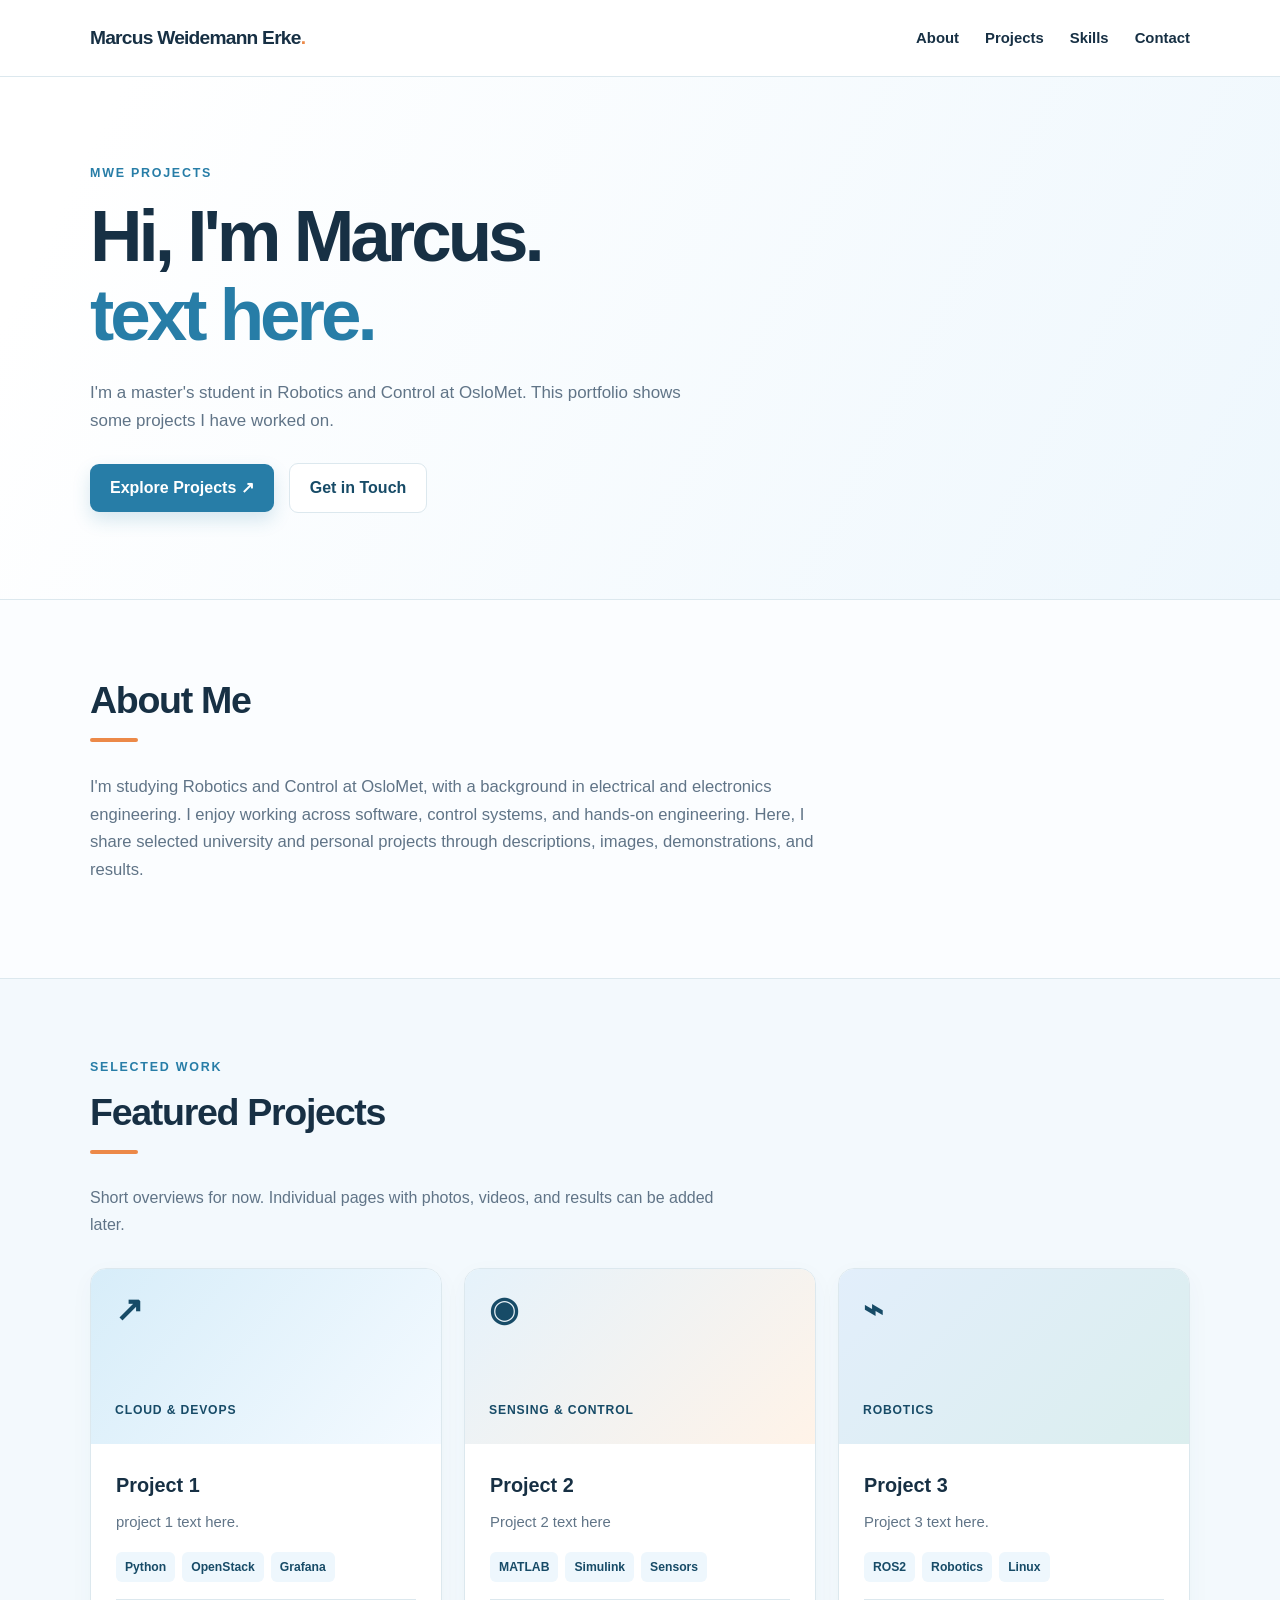
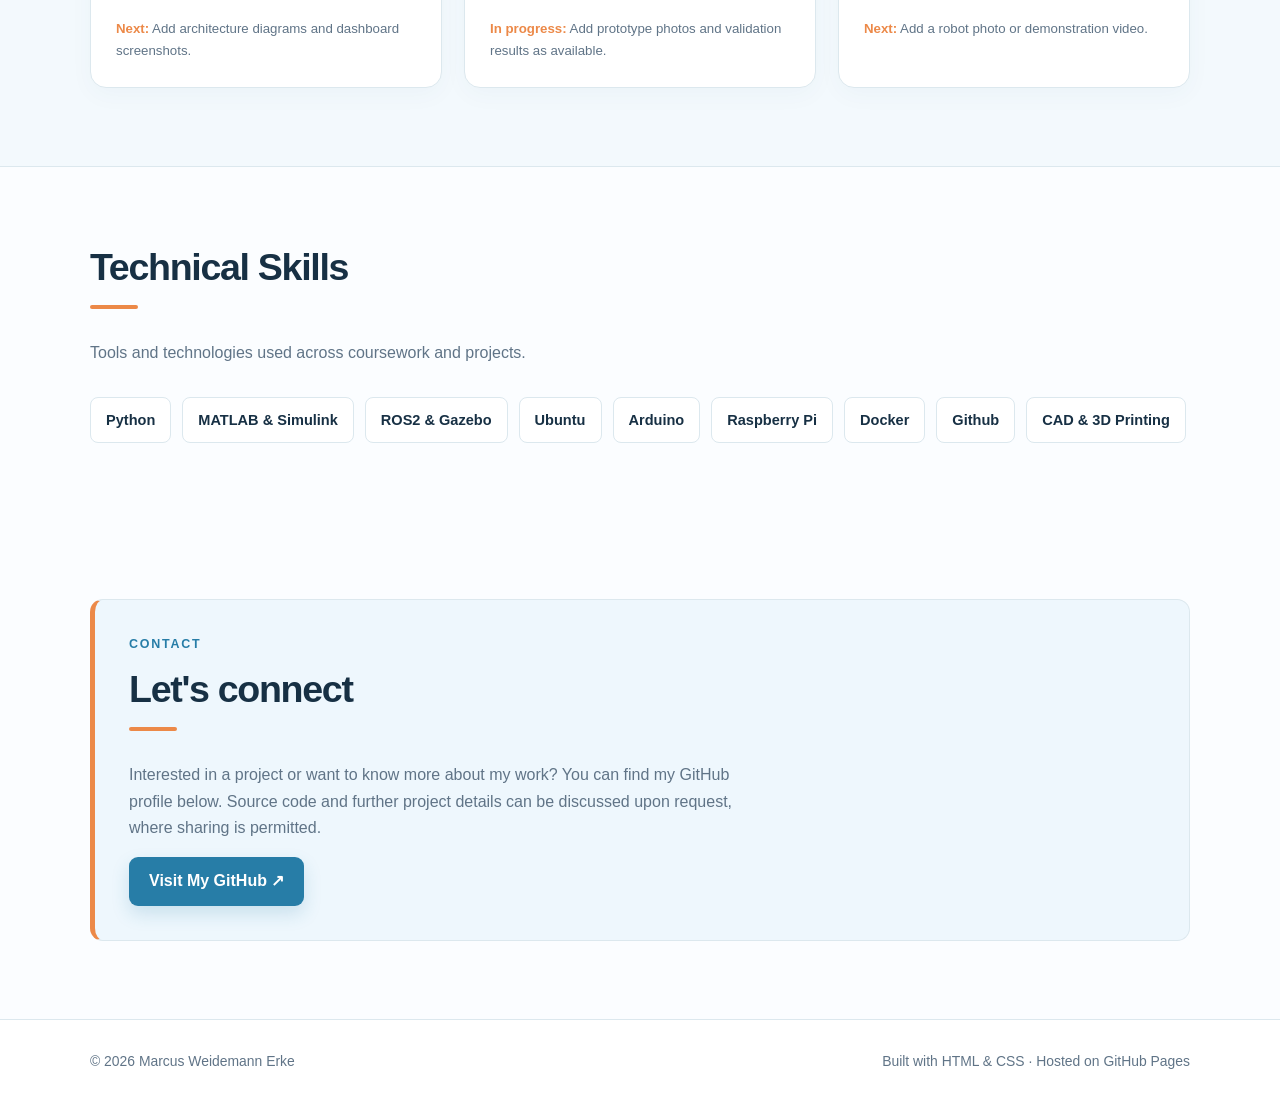
==== index.html @ ccf398e0 "Update hero section heading text" ====
<!DOCTYPE html>
<html lang="en">
<head>
  <meta charset="UTF-8">
  <meta name="viewport" content="width=device-width, initial-scale=1.0">
  <meta name="description" content="Engineering portfolio showcasing selected robotics, automation, and software projects.">
  <title>Marcus Weidemann Erke | Engineering Portfolio</title>
  <style>
    :root {
      --white: #ffffff;
      --background: #fbfdff;
      --blue-light: #eef7fd;
      --blue-soft: #dceefa;
      --blue: #277da7;
      --blue-dark: #174b67;
      --orange: #ec8948;
      --orange-light: #fff1e6;
      --text: #173044;
      --muted: #607487;
      --border: #dce8ee;
      --shadow: 0 16px 45px rgba(24, 75, 103, 0.08);
    }

    * { box-sizing: border-box; }
    html { scroll-behavior: smooth; }
    body {
      margin: 0;
      font-family: -apple-system, BlinkMacSystemFont, "Segoe UI", Arial, sans-serif;
      color: var(--text);
      background: var(--background);
      line-height: 1.65;
    }
    a { color: inherit; text-decoration: none; }
    a:focus-visible { outline: 3px solid var(--orange); outline-offset: 4px; }
    .container { width: min(1100px, 90%); margin: auto; }
    .eyebrow { color: var(--blue); font-size: 0.78rem; font-weight: 800; letter-spacing: 0.14em; text-transform: uppercase; }
    h1, h2, h3, p { margin-top: 0; }
    h2 { font-size: clamp(1.8rem, 3.4vw, 2.35rem); line-height: 1.2; letter-spacing: -0.035em; }
    h2::after { content: ""; display: block; width: 48px; height: 4px; margin-top: 15px; border-radius: 5px; background: var(--orange); }
    p { color: var(--muted); }

    /* Navigation */
    header { position: sticky; top: 0; z-index: 10; background: rgba(255,255,255,.94); backdrop-filter: blur(10px); border-bottom: 1px solid var(--border); }
    nav { min-height: 76px; display: flex; align-items: center; justify-content: space-between; gap: 24px; }
    .logo { font-size: 1.2rem; font-weight: 800; letter-spacing: -.04em; }
    .logo span { color: var(--orange); }
    .nav-links { display: flex; flex-wrap: wrap; gap: 26px; font-size: .93rem; font-weight: 600; }
    .nav-links a:hover { color: var(--blue); }

    /* Hero */
    .hero { overflow: hidden; background: linear-gradient(117deg, #fff 8%, var(--blue-light) 100%); border-bottom: 1px solid var(--border); }
    .hero-inner { min-height: 505px; display: grid; grid-template-columns: 1.25fr .75fr; align-items: center; gap: 50px; padding: 86px 0; }
    .hero h1 { font-size: clamp(2.8rem, 5.8vw, 4.55rem); line-height: 1.09; letter-spacing: -.055em; margin-bottom: 24px; }
    .hero h1 span { color: var(--blue); }
    .hero .intro { font-size: 1.06rem; max-width: 610px; }
    .button-row { display: flex; align-items: center; flex-wrap: wrap; gap: 15px; margin-top: 28px; }
    .button { display: inline-block; border-radius: 9px; padding: 11px 20px; font-weight: 700; transition: transform .2s, box-shadow .2s; }
    .button:hover { transform: translateY(-2px); }
    .button-primary { background: var(--blue); color: white; box-shadow: 0 8px 18px rgba(39, 125, 167, .18); }
    .button-secondary { background: white; border: 1px solid var(--border); color: var(--blue-dark); }
    .hero-visual { aspect-ratio: 1; max-width: 340px; width: 100%; margin: auto; position: relative; display: grid; place-items: center; }
    .orbital { position: absolute; width: 88%; aspect-ratio: 1; border: 2px dashed #b9dceb; border-radius: 50%; transform: rotate(-18deg); }
    .orbital::before { content: ""; position: absolute; top: 10%; left: 9%; width: 18px; height: 18px; border-radius: 50%; background: var(--orange); box-shadow: 0 0 0 8px var(--orange-light); }
    .visual-card { width: 72%; padding: 30px 24px; background: white; border: 1px solid var(--border); border-radius: 22px; box-shadow: var(--shadow); transform: rotate(-6deg); }
    .visual-card strong { display: block; font-size: 1.15rem; color: var(--blue-dark); margin-bottom: 10px; }
    .visual-card span { display: block; color: var(--muted); font-size: .92rem; }
    .visual-dots { display: flex; gap: 8px; margin-top: 25px; }
    .visual-dots i { width: 12px; height: 12px; border-radius: 50%; background: #b8ddeb; }
    .visual-dots i:last-child { background: var(--orange); }

    /* Sections */
    section.content-section { padding: 78px 0; scroll-margin-top: 95px; }
    .section-heading { margin-bottom: 30px; }
    .section-heading > p { max-width: 660px; }
    .about-copy { max-width: 750px; font-size: 1.04rem; }

    /* Projects */
    .project-section { background: #f3f9fd; border-top: 1px solid var(--border); border-bottom: 1px solid var(--border); }
    .project-grid { display: grid; grid-template-columns: repeat(3, minmax(0, 1fr)); gap: 22px; }
    .project-card { background: white; border: 1px solid var(--border); border-radius: 16px; overflow: hidden; box-shadow: 0 7px 24px rgba(24, 75, 103, .035); transition: transform .2s, box-shadow .2s; }
    .project-card:hover { transform: translateY(-5px); box-shadow: var(--shadow); }
    .project-media { min-height: 175px; padding: 24px; display: flex; flex-direction: column; justify-content: space-between; background: linear-gradient(130deg, #d7edf9, #f4faff); color: var(--blue-dark); }
    .project-card:nth-child(2) .project-media { background: linear-gradient(135deg, #e5f2fb, #fff3e8); }
    .project-card:nth-child(3) .project-media { background: linear-gradient(135deg, #e2eefb, #dbeeee); }
    .project-media .symbol { font-size: 2.1rem; line-height: 1; font-weight: 800; }
    .project-media small { font-size: .76rem; font-weight: 700; letter-spacing: .07em; text-transform: uppercase; }
    .project-media img { display: block; width: 100%; height: 175px; object-fit: cover; }
    .project-content { padding: 25px; }
    .project-content h3 { font-size: 1.24rem; margin-bottom: 8px; }
    .project-content p { margin-bottom: 18px; font-size: .93rem; }
    .tags { display: flex; gap: 7px; flex-wrap: wrap; }
    .tag { display: inline-block; padding: 5px 9px; border-radius: 6px; background: var(--blue-light); color: var(--blue-dark); font-size: .76rem; font-weight: 700; }
    .project-note { padding-top: 18px; margin-top: 17px; border-top: 1px solid var(--border); color: var(--muted); font-size: .83rem; }
    .project-note span { color: var(--orange); font-weight: 700; }

    /* Skills and contact */
    .skills { display: flex; flex-wrap: wrap; gap: 11px; }
    .skill { border: 1px solid var(--border); border-radius: 8px; padding: 10px 15px; background: white; font-weight: 600; font-size: .91rem; }
    .contact-box { padding: 34px; border: 1px solid var(--border); border-left: 5px solid var(--orange); border-radius: 13px; background: var(--blue-light); }
    .contact-box p { max-width: 620px; }
    .contact-box a:not(.button) { color: var(--blue-dark); text-decoration: underline; font-weight: 700; }
    footer { background: white; padding: 30px 0; border-top: 1px solid var(--border); color: var(--muted); font-size: .87rem; }
    .footer-inner { display: flex; align-items: center; justify-content: space-between; flex-wrap: wrap; gap: 10px; }

    @media (max-width: 900px) {
      .project-grid { grid-template-columns: repeat(2, minmax(0, 1fr)); }
      .hero-inner { grid-template-columns: 1fr; padding: 68px 0; min-height: initial; }
      .hero-visual { display: none; }
    }
    @media (max-width: 600px) {
      nav { padding: 15px 0; align-items: flex-start; flex-direction: column; gap: 8px; }
      .nav-links { gap: 15px; font-size: .84rem; }
      .hero h1 { font-size: 2.7rem; }
      section.content-section { padding: 55px 0; }
      .project-grid { grid-template-columns: 1fr; }
      .contact-box { padding: 24px; }
    }
    @media (prefers-reduced-motion: reduce) {
      html { scroll-behavior: auto; }
      *, *::before, *::after { transition-duration: .01ms !important; }
    }
  </style>
</head>
<body>
  <header>
    <nav class="container" aria-label="Main navigation">
      <a class="logo" href="#top">Marcus Weidemann Erke<span>.</span></a>
      <div class="nav-links">
        <a href="#about">About</a>
        <a href="#projects">Projects</a>
        <a href="#skills">Skills</a>
        <a href="#contact">Contact</a>
      </div>
    </nav>
  </header>

  <main id="top">
    <div class="hero">
      <div class="container hero-inner">
        <div>
          <p class="eyebrow">MWE projects</p>
          <h1>Hi, I'm Marcus.<br><span>text here.</span></h1>
          <p class="intro">I'm a master's student in Robotics and Control at OsloMet. This portfolio shows some projects I have worked on.</p>
          <div class="button-row">
            <a class="button button-primary" href="#projects">Explore Projects ↗</a>
            <a class="button button-secondary" href="#contact">Get in Touch</a>
          </div>
        </div>
        <!-- <div class="hero-visual" aria-hidden="true">
          <div class="orbital"></div>
          <div class="visual-card">
            <strong>From idea to prototype</strong>
            <span>Design · Build · Test · Improve</span>
            <div class="visual-dots"><i></i><i></i><i></i><i></i></div>
          </div>
        </div> -->
      </div>
    </div>

    <section class="content-section container" id="about">
      <div class="section-heading"><h2>About Me</h2></div>
      <p class="about-copy">I'm studying Robotics and Control at OsloMet, with a background in electrical and electronics engineering. I enjoy working across software, control systems, and hands-on engineering. Here, I share selected university and personal projects through descriptions, images, demonstrations, and results.</p>
      <!-- Customize this paragraph to better describe yourself. -->
    </section>

    <section class="content-section project-section" id="projects">
      <div class="container">
        <div class="section-heading">
          <p class="eyebrow">Selected Work</p>
          <h2>Featured Projects</h2>
          <p>Short overviews for now. Individual pages with photos, videos, and results can be added later.</p>
        </div>
        <div class="project-grid">
          <article class="project-card">
            <div class="project-media"><span class="symbol">↗</span><small>Cloud & DevOps</small></div>
            <div class="project-content">
              <h3>Project 1</h3>
              <p>project 1 text here.</p>
              <div class="tags"><span class="tag">Python</span><span class="tag">OpenStack</span><span class="tag">Grafana</span></div>
              <div class="project-note"><span>Next:</span> Add architecture diagrams and dashboard screenshots.</div>
            </div>
          </article>
          <article class="project-card">
            <div class="project-media"><span class="symbol">◉</span><small>Sensing & Control</small></div>
            <div class="project-content">
              <h3>Project 2</h3>
              <p>Project 2 text here</p>
              <div class="tags"><span class="tag">MATLAB</span><span class="tag">Simulink</span><span class="tag">Sensors</span></div>
              <div class="project-note"><span>In progress:</span> Add prototype photos and validation results as available.</div>
            </div>
          </article>
          <article class="project-card">
            <div class="project-media"><span class="symbol">⌁</span><small>Robotics</small></div>
            <div class="project-content">
              <h3>Project 3</h3>
              <p>Project 3 text here.</p>
              <div class="tags"><span class="tag">ROS2</span><span class="tag">Robotics</span><span class="tag">Linux</span></div>
              <div class="project-note"><span>Next:</span> Add a robot photo or demonstration video.</div>
            </div>
          </article>
        </div>
      </div>
    </section>

    <section class="content-section container" id="skills">
      <div class="section-heading"><h2>Technical Skills</h2><p>Tools and technologies used across coursework and projects.</p></div>
      <div class="skills">
        <span class="skill">Python</span><span class="skill">MATLAB & Simulink</span>
        <span class="skill">ROS2 & Gazebo</span><span class="skill">Ubuntu</span><span class="skill">Arduino</span><span class="skill">Raspberry Pi</span>
        <span class="skill">Docker</span><span class="skill">Github</span><span class="skill">CAD & 3D Printing</span>
      </div>
    </section>

    <section class="content-section container" id="contact">
      <div class="contact-box">
        <p class="eyebrow">Contact</p>
        <h2>Let's connect</h2>
        <p>Interested in a project or want to know more about my work? You can find my GitHub profile below. Source code and further project details can be discussed upon request, where sharing is permitted.</p>
        <a class="button button-primary" href="https://github.com/mwe02" target="_blank" rel="noopener noreferrer">Visit My GitHub ↗</a>
        <!-- Add your LinkedIn link or contact email when ready. -->
      </div>
    </section>
  </main>

  <footer><div class="container footer-inner"><span>© 2026 Marcus Weidemann Erke</span><span>Built with HTML & CSS · Hosted on GitHub Pages</span></div></footer>
</body>
</html>
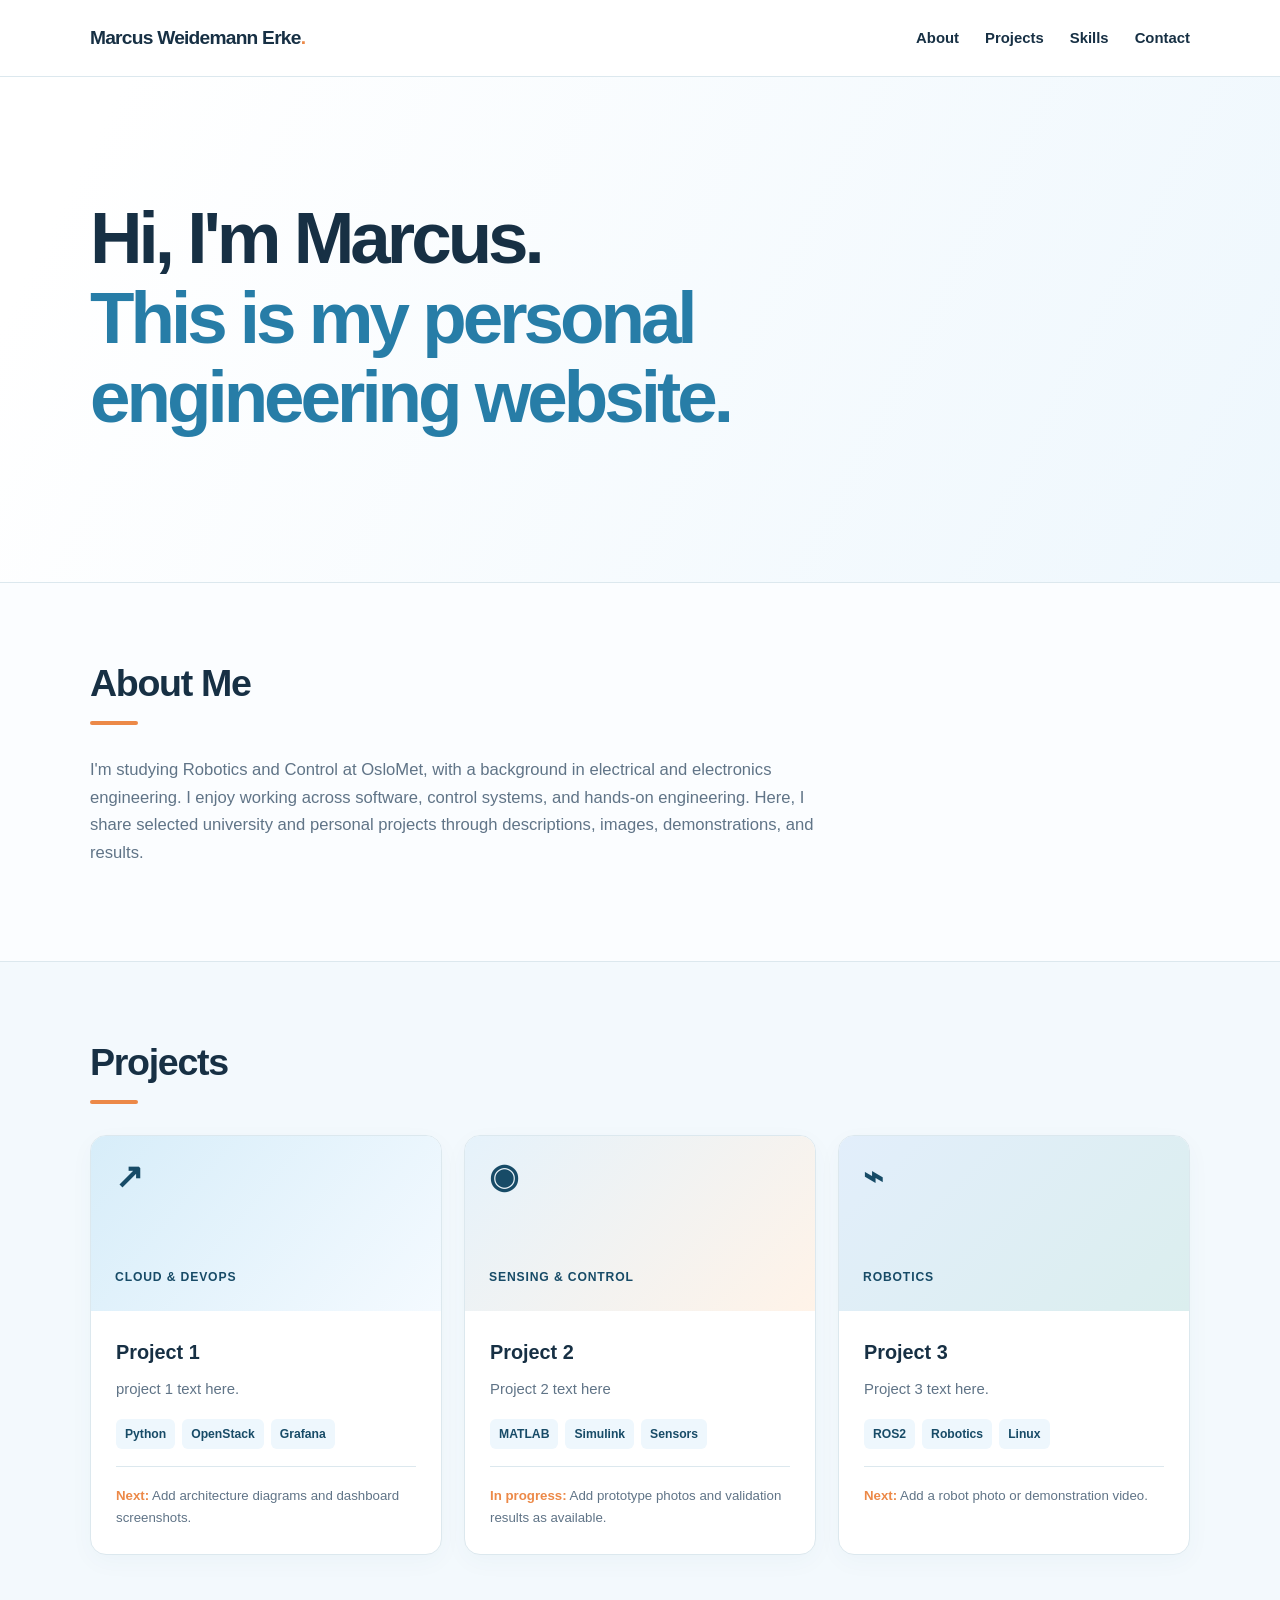
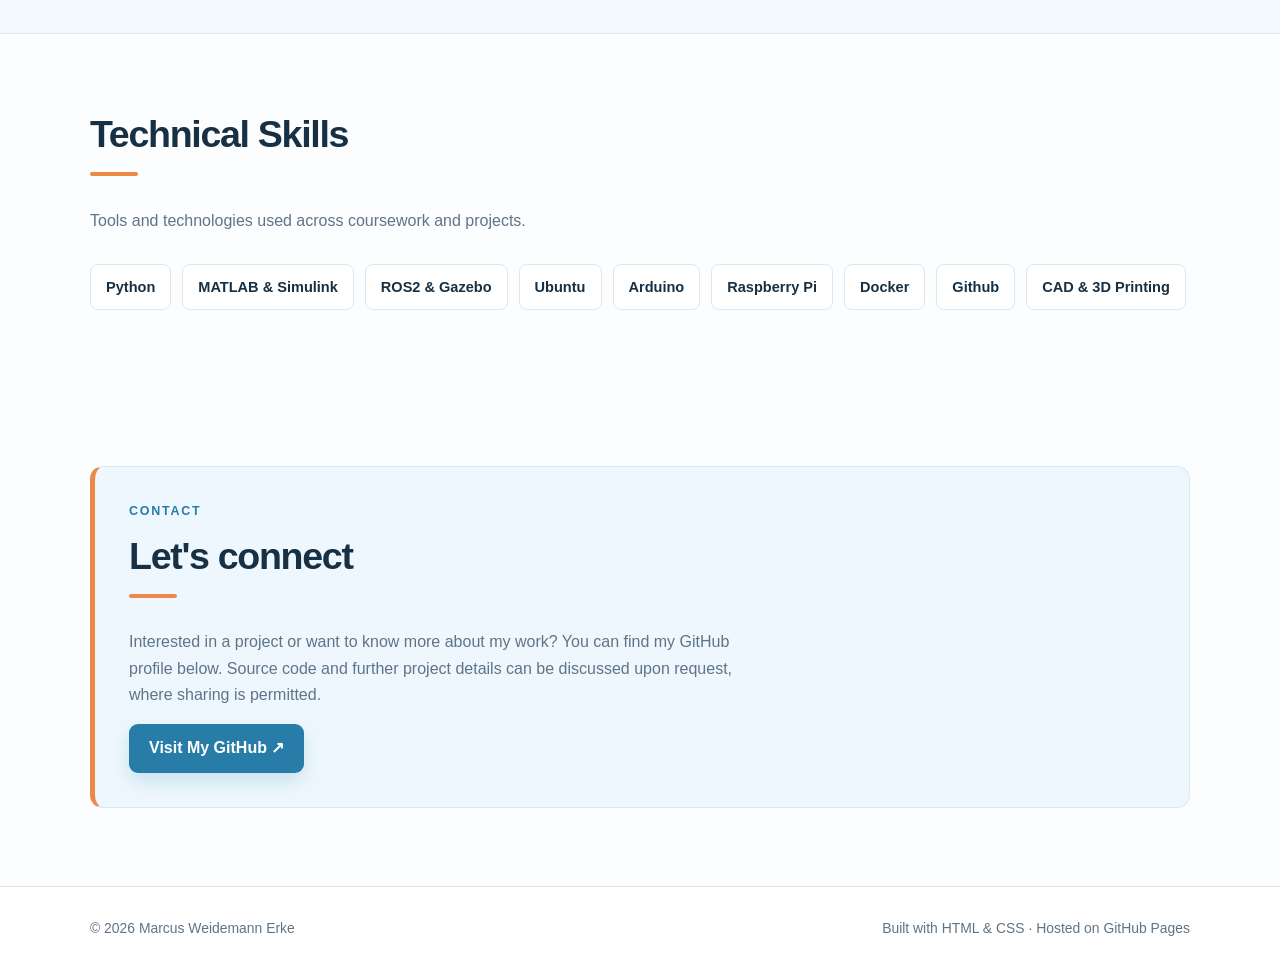
==== commit 01f90416: "Revise headings and comments in index.html Updated hero section and project section headings." ====
--- a/index.html
+++ b/index.html
@@ -138,13 +138,13 @@
     <div class="hero">
       <div class="container hero-inner">
         <div>
-          <p class="eyebrow">MWE projects</p>
-          <h1>Hi, I'm Marcus.<br><span>text here.</span></h1>
-          <p class="intro">I'm a master's student in Robotics and Control at OsloMet. This portfolio shows some projects I have worked on.</p>
-          <div class="button-row">
+          <!-- <p class="eyebrow">MWE projects</p> -->
+          <h1>Hi, I'm Marcus.<br><span>This is my personal engineering website.</span></h1>
+          <!-- <p class="intro">I'm a master's student in Robotics and Control at OsloMet. This portfolio shows some projects I have worked on.</p> -->
+          <!-- <div class="button-row">
             <a class="button button-primary" href="#projects">Explore Projects ↗</a>
             <a class="button button-secondary" href="#contact">Get in Touch</a>
-          </div>
+          </div> -->
         </div>
         <!-- <div class="hero-visual" aria-hidden="true">
           <div class="orbital"></div>
@@ -166,9 +166,9 @@
     <section class="content-section project-section" id="projects">
       <div class="container">
         <div class="section-heading">
-          <p class="eyebrow">Selected Work</p>
-          <h2>Featured Projects</h2>
-          <p>Short overviews for now. Individual pages with photos, videos, and results can be added later.</p>
+          <!-- <p class="eyebrow">Selected Work</p> -->
+          <h2>Projects</h2>
+          <!-- <p>Short overviews for now. Individual pages with photos, videos, and results can be added later.</p> -->
         </div>
         <div class="project-grid">
           <article class="project-card">
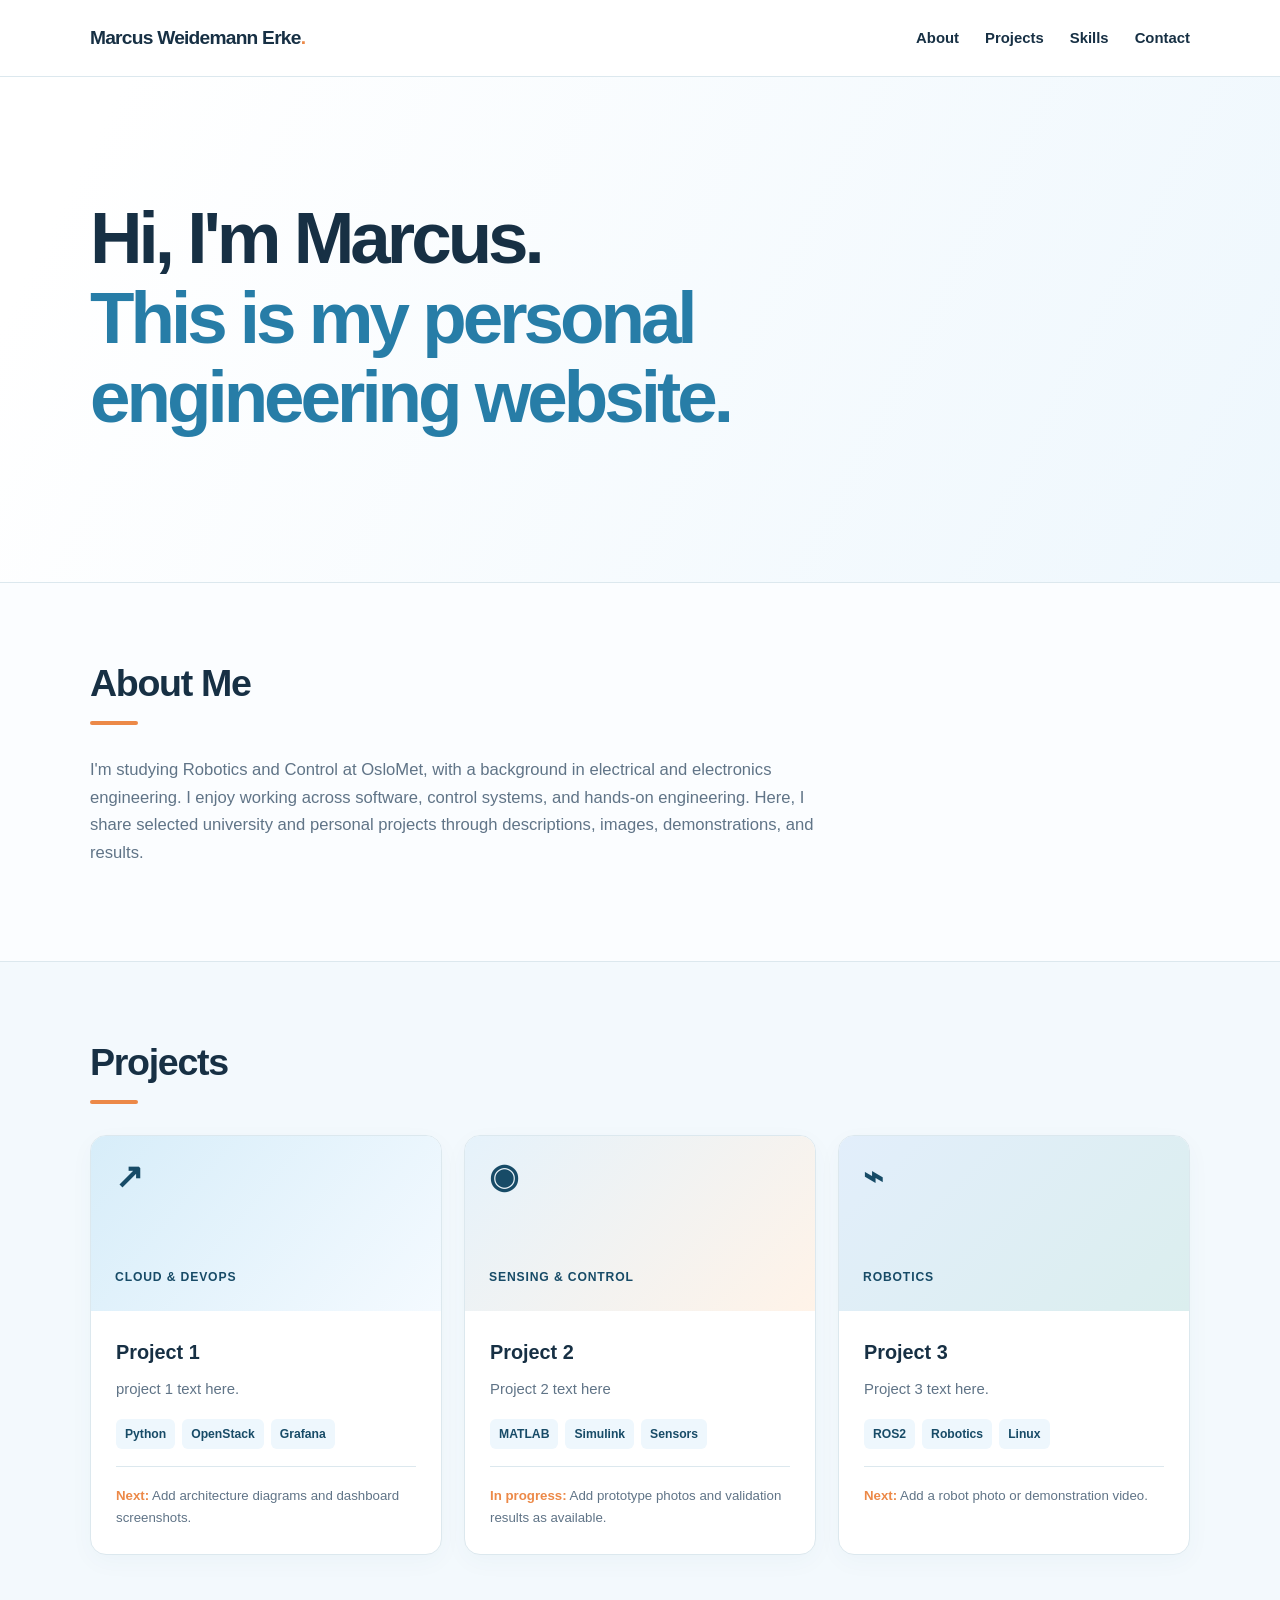
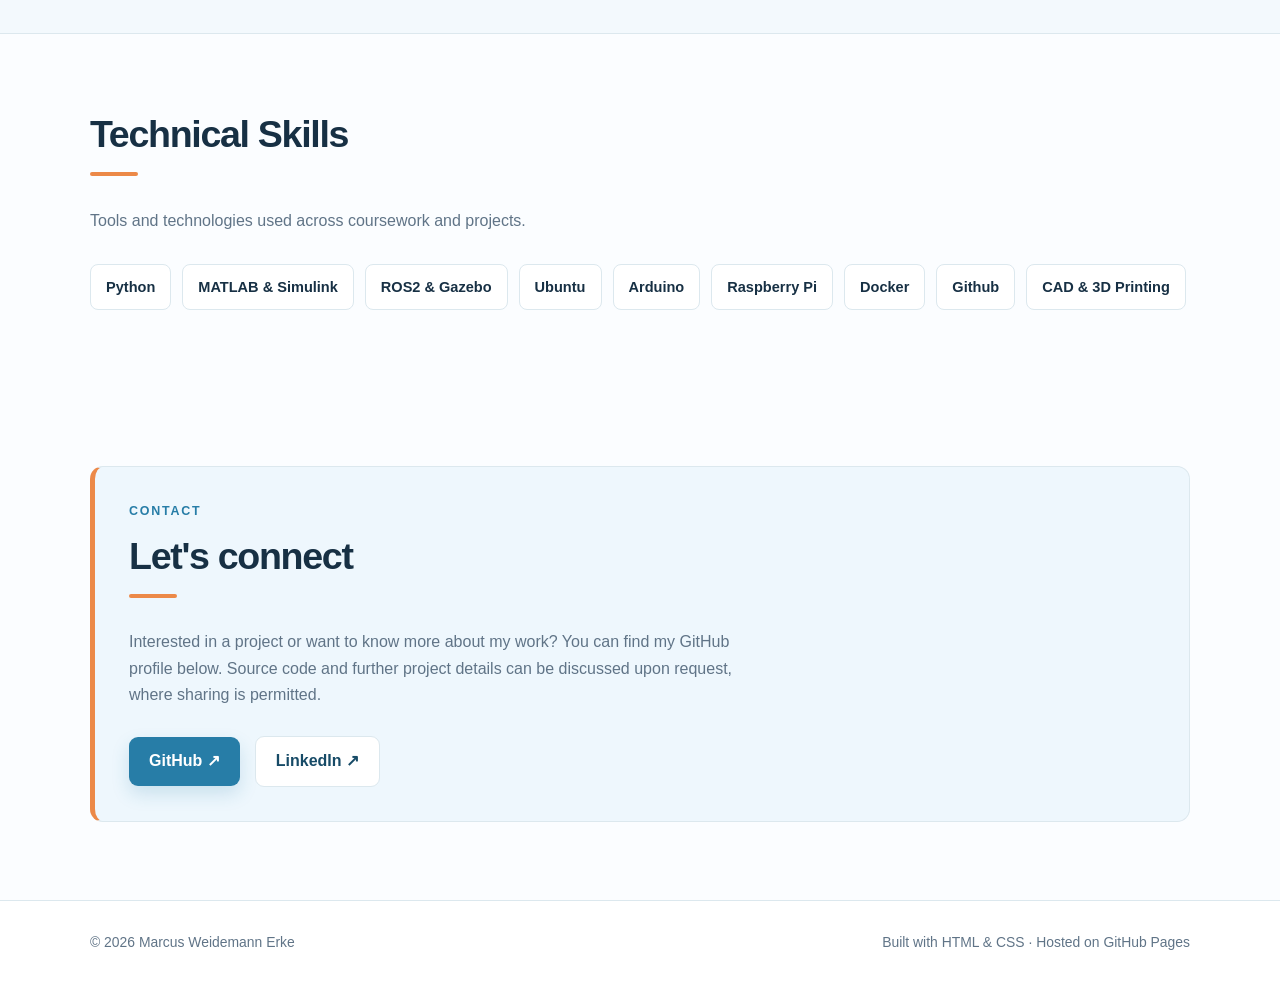
==== commit a9a7580b: "added Linkedin" ====
--- a/index.html
+++ b/index.html
@@ -77,7 +77,7 @@
     /* Projects */
     .project-section { background: #f3f9fd; border-top: 1px solid var(--border); border-bottom: 1px solid var(--border); }
     .project-grid { display: grid; grid-template-columns: repeat(3, minmax(0, 1fr)); gap: 22px; }
-    .project-card { background: white; border: 1px solid var(--border); border-radius: 16px; overflow: hidden; box-shadow: 0 7px 24px rgba(24, 75, 103, .035); transition: transform .2s, box-shadow .2s; }
+    .project-card { display: flex; flex-direction: column; height: 100%; color: inherit; text-decoration: none; cursor: pointer; background: white; border: 1px solid var(--border); border-radius: 16px; overflow: hidden; box-shadow: 0 7px 24px rgba(24, 75, 103, .035); transition: transform .2s, box-shadow .2s; }
     .project-card:hover { transform: translateY(-5px); box-shadow: var(--shadow); }
     .project-media { min-height: 175px; padding: 24px; display: flex; flex-direction: column; justify-content: space-between; background: linear-gradient(130deg, #d7edf9, #f4faff); color: var(--blue-dark); }
     .project-card:nth-child(2) .project-media { background: linear-gradient(135deg, #e5f2fb, #fff3e8); }
@@ -127,7 +127,7 @@
       <a class="logo" href="#top">Marcus Weidemann Erke<span>.</span></a>
       <div class="nav-links">
         <a href="#about">About</a>
-        <a href="#projects">Projects</a>
+        <a href="/projects/">Projects</a>
         <a href="#skills">Skills</a>
         <a href="#contact">Contact</a>
       </div>
@@ -142,7 +142,7 @@
           <h1>Hi, I'm Marcus.<br><span>This is my personal engineering website.</span></h1>
           <!-- <p class="intro">I'm a master's student in Robotics and Control at OsloMet. This portfolio shows some projects I have worked on.</p> -->
           <!-- <div class="button-row">
-            <a class="button button-primary" href="#projects">Explore Projects ↗</a>
+            <a class="button button-primary" href="/projects/">Explore Projects ↗</a>
             <a class="button button-secondary" href="#contact">Get in Touch</a>
           </div> -->
         </div>
@@ -171,7 +171,7 @@
           <!-- <p>Short overviews for now. Individual pages with photos, videos, and results can be added later.</p> -->
         </div>
         <div class="project-grid">
-          <article class="project-card">
+          <a class="project-card" href="/projects/project-1.html">
             <div class="project-media"><span class="symbol">↗</span><small>Cloud & DevOps</small></div>
             <div class="project-content">
               <h3>Project 1</h3>
@@ -179,17 +179,17 @@
               <div class="tags"><span class="tag">Python</span><span class="tag">OpenStack</span><span class="tag">Grafana</span></div>
               <div class="project-note"><span>Next:</span> Add architecture diagrams and dashboard screenshots.</div>
             </div>
-          </article>
-          <article class="project-card">
+          </a>
+          <a class="project-card" href="/projects/project-2.html">
             <div class="project-media"><span class="symbol">◉</span><small>Sensing & Control</small></div>
             <div class="project-content">
-              <h3>Project 2</h3>
+            <h3>Project 2</h3>
               <p>Project 2 text here</p>
               <div class="tags"><span class="tag">MATLAB</span><span class="tag">Simulink</span><span class="tag">Sensors</span></div>
               <div class="project-note"><span>In progress:</span> Add prototype photos and validation results as available.</div>
             </div>
-          </article>
-          <article class="project-card">
+          </a>
+          <a class="project-card" href="/projects/project-3.html">
             <div class="project-media"><span class="symbol">⌁</span><small>Robotics</small></div>
             <div class="project-content">
               <h3>Project 3</h3>
@@ -197,7 +197,7 @@
               <div class="tags"><span class="tag">ROS2</span><span class="tag">Robotics</span><span class="tag">Linux</span></div>
               <div class="project-note"><span>Next:</span> Add a robot photo or demonstration video.</div>
             </div>
-          </article>
+          </a>
         </div>
       </div>
     </section>
@@ -216,8 +216,27 @@
         <p class="eyebrow">Contact</p>
         <h2>Let's connect</h2>
         <p>Interested in a project or want to know more about my work? You can find my GitHub profile below. Source code and further project details can be discussed upon request, where sharing is permitted.</p>
-        <a class="button button-primary" href="https://github.com/mwe02" target="_blank" rel="noopener noreferrer">Visit My GitHub ↗</a>
-        <!-- Add your LinkedIn link or contact email when ready. -->
+        
+        <div class="button-row">
+        
+            <!-- GitHub -->
+            <a class="button button-primary"
+               href="https://github.com/mwe02"
+               target="_blank"
+               rel="noopener noreferrer">
+               GitHub ↗
+            </a>
+        
+            <!-- LinkedIn -->
+            <a class="button button-secondary"
+               href="https://www.linkedin.com/in/marcus-weidemann-erke/"
+               target="_blank"
+               rel="noopener noreferrer">
+               LinkedIn ↗
+            </a>
+        
+        </div>
+
       </div>
     </section>
   </main>
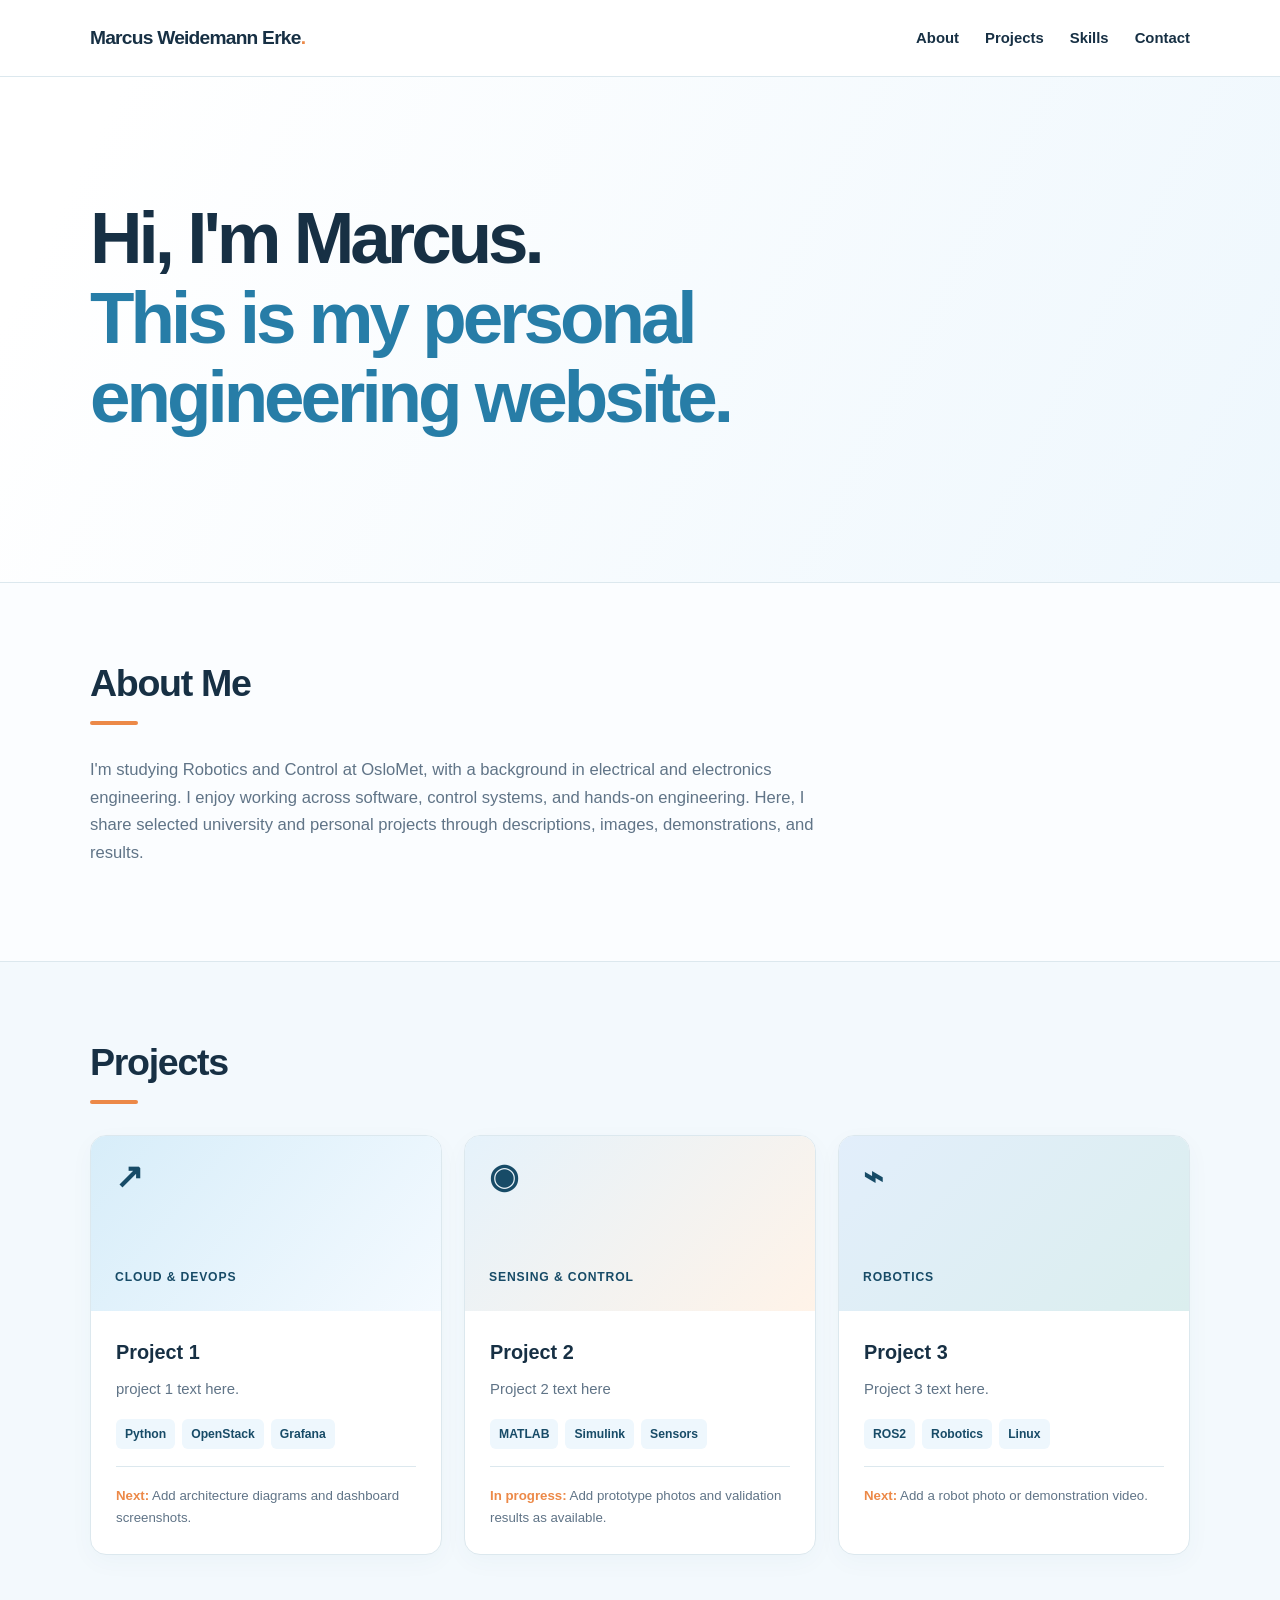
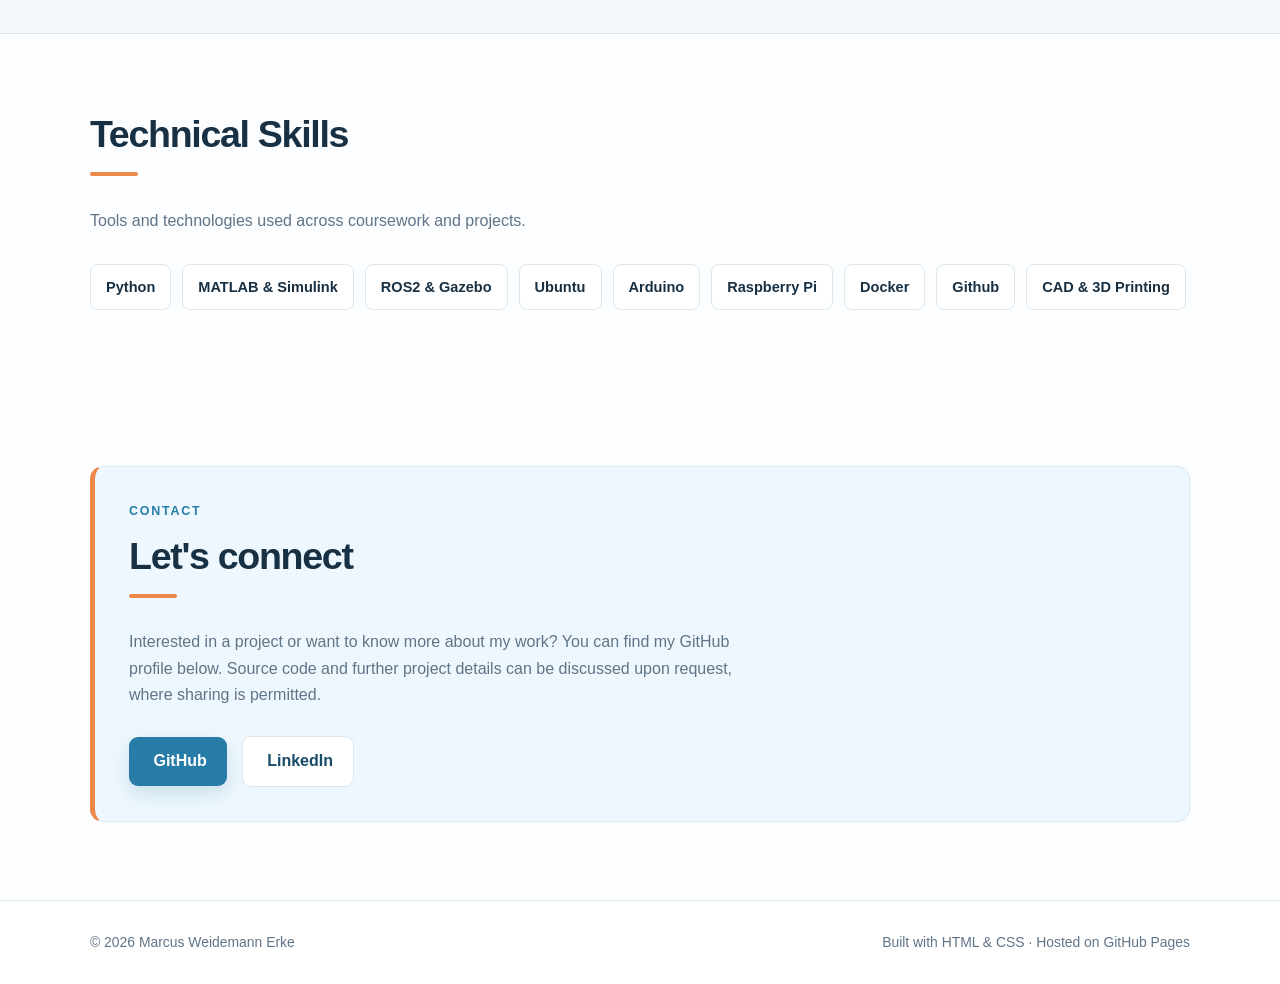
==== commit c2dfacf8: "Replace text links with image icons for GitHub and LinkedIn" ====
--- a/index.html
+++ b/index.html
@@ -224,7 +224,11 @@
                href="https://github.com/mwe02"
                target="_blank"
                rel="noopener noreferrer">
-               GitHub ↗
+                <img
+                  src="https://cdn.simpleicons.org/github/ffffff"
+                  alt=""
+                  class="social-icon">
+               GitHub
             </a>
         
             <!-- LinkedIn -->
@@ -232,7 +236,11 @@
                href="https://www.linkedin.com/in/marcus-weidemann-erke/"
                target="_blank"
                rel="noopener noreferrer">
-               LinkedIn ↗
+                 <img
+                    src="https://cdn.simpleicons.org/github/ffffff"
+                    alt=""
+                    class="social-icon">
+               LinkedIn
             </a>
         
         </div>
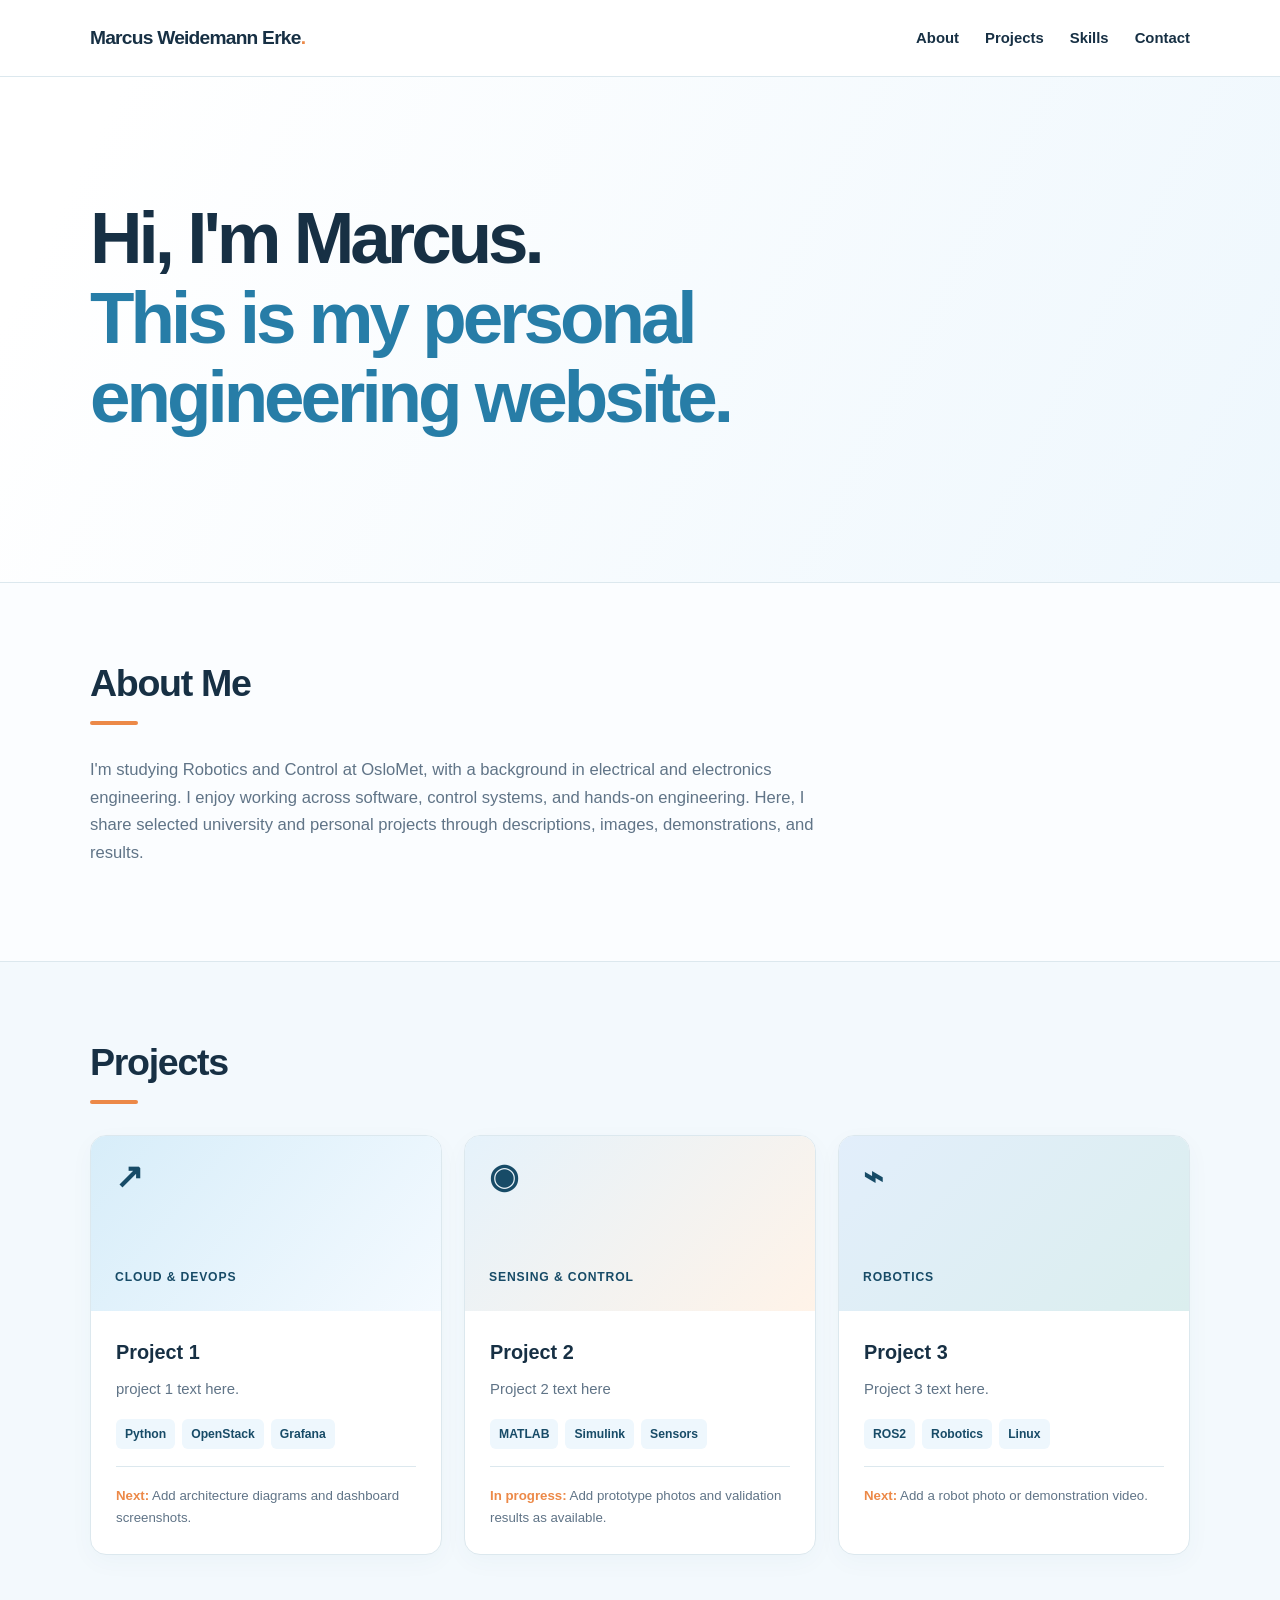
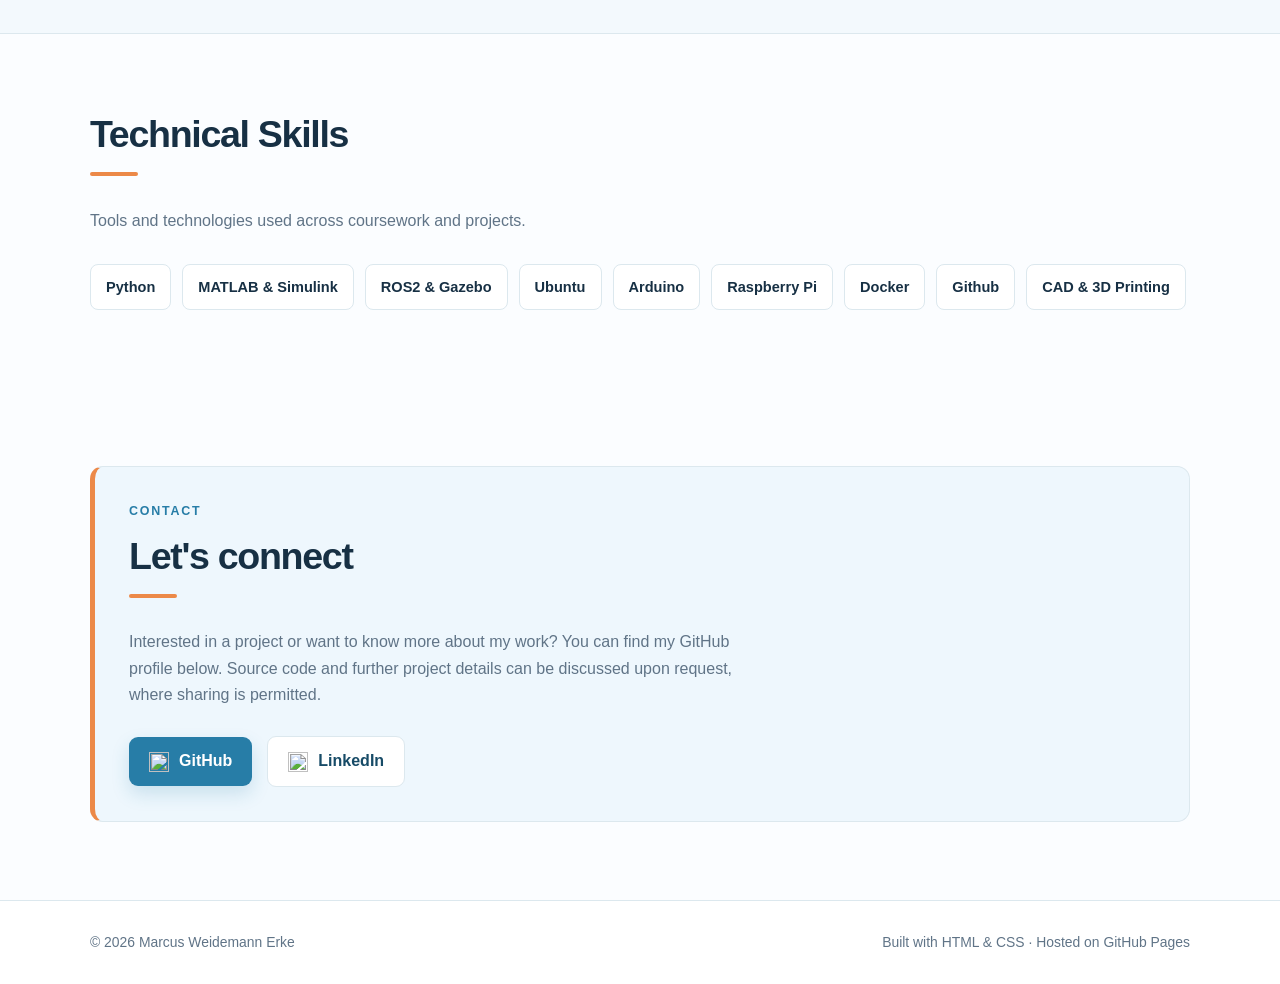
==== commit 1ba73398: "Add styles for social media buttons Added styles for social media buttons and icons." ====
--- a/index.html
+++ b/index.html
@@ -119,6 +119,23 @@
       html { scroll-behavior: auto; }
       *, *::before, *::after { transition-duration: .01ms !important; }
     }
+
+    
+    /* Social media buttons */
+    
+    .button-row .button {
+        display: inline-flex;
+        align-items: center;
+        justify-content: center;
+        gap: 10px;
+    }
+    
+    .social-icon {
+        width: 20px;
+        height: 20px;
+        display: block;
+    }
+
   </style>
 </head>
 <body>
